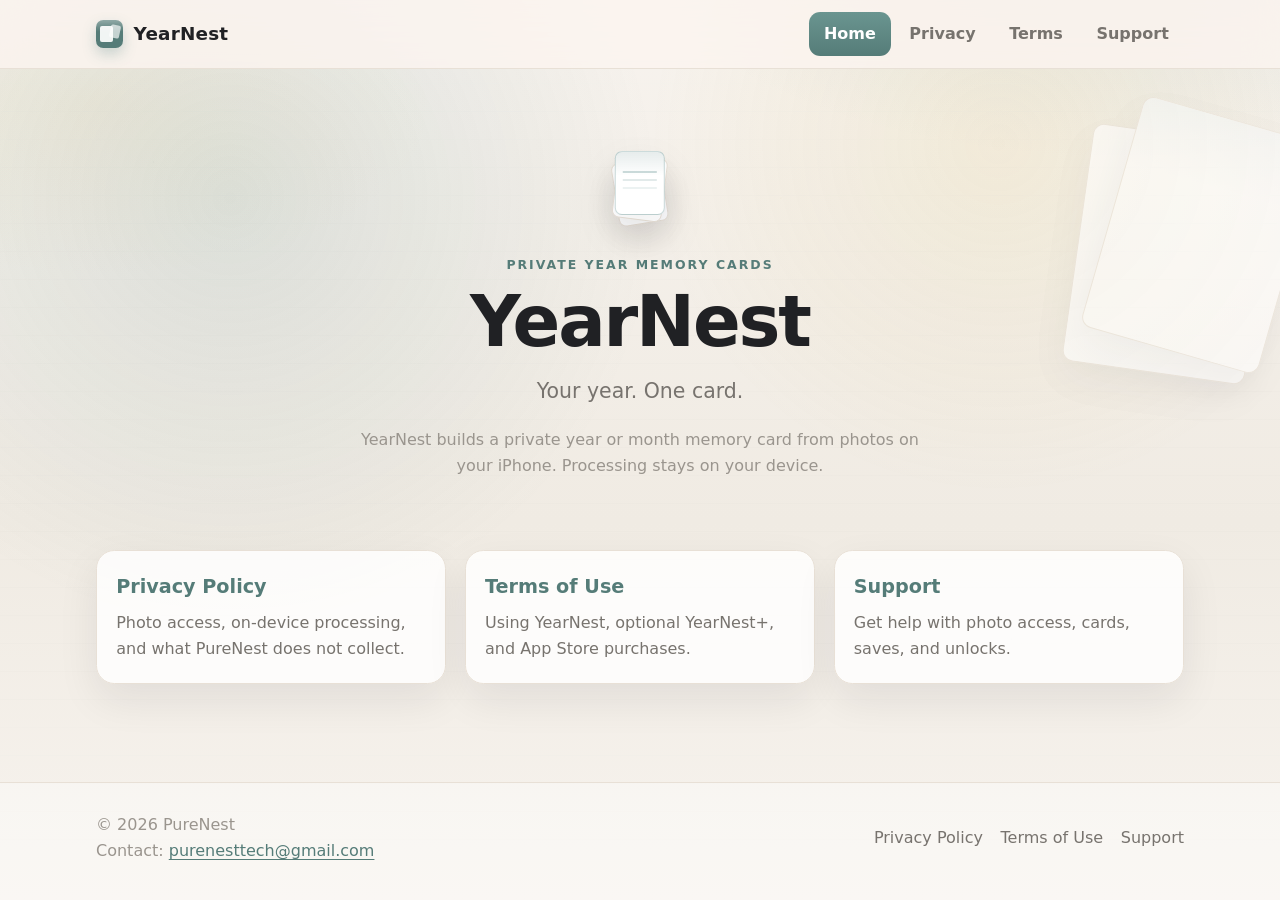
==== index.html @ 2d363c8b "Add YearNest privacy, terms, and support pages. Co-authored-by: Cursor <cursoragent@cursor.com>" ====
<!DOCTYPE html>
<html lang="en">
<head>
  <meta charset="utf-8">
  <meta name="viewport" content="width=device-width, initial-scale=1">
  <title>YearNest — Your Year Card</title>
  <meta name="description" content="YearNest turns your photos into a private year or month memory card on your iPhone. Official privacy, terms, and support.">
  <meta name="theme-color" content="#557C78">
  <meta property="og:title" content="YearNest — Your Year Card">
  <meta property="og:description" content="Private year and month memory cards from your photos. Official privacy, terms, and support for YearNest.">
  <meta property="og:type" content="website">
  <meta property="og:url" content="https://Farhan-Maqsood.github.io/YearNest-Legal/">
  <link rel="stylesheet" href="assets/css/style.css">
</head>
<body>
  <div class="desk" aria-hidden="true">
    <div class="grain"></div>
    <div class="rule"></div>
    <div class="glow"></div>
    <div class="pages"></div>
  </div>

  <div class="site">
    <a class="skip-link" href="#content">Skip to content</a>

    <header class="site-header">
      <div class="header-inner">
        <a class="brand" href="index.html">
          <span class="brand-mark" aria-hidden="true"></span>
          YearNest
        </a>
        <button class="nav-toggle" type="button" aria-expanded="false" aria-controls="site-nav">
          <span class="nav-toggle-bars" aria-hidden="true"></span>
          <span class="visually-hidden">Menu</span>
        </button>
        <nav class="site-nav" id="site-nav" aria-label="Primary">
          <ul>
            <li><a href="index.html" aria-current="page">Home</a></li>
            <li><a href="privacy.html">Privacy</a></li>
            <li><a href="terms.html">Terms</a></li>
            <li><a href="support.html">Support</a></li>
          </ul>
        </nav>
      </div>
    </header>

    <main class="main" id="content">
      <section class="hero">
        <div class="hero-stack" aria-hidden="true">
          <span></span>
          <span></span>
          <span></span>
        </div>
        <p class="eyebrow">Private year memory cards</p>
        <h1>YearNest</h1>
        <p class="tagline">Your year. One card.</p>
        <p class="lede">YearNest builds a private year or month memory card from photos on your iPhone. Processing stays on your device.</p>
      </section>

      <section class="card-grid" aria-label="Legal and support pages">
        <a class="nav-card" href="privacy.html">
          <h2>Privacy Policy</h2>
          <p>Photo access, on-device processing, and what PureNest does not collect.</p>
        </a>
        <a class="nav-card" href="terms.html">
          <h2>Terms of Use</h2>
          <p>Using YearNest, optional YearNest+, and App Store purchases.</p>
        </a>
        <a class="nav-card" href="support.html">
          <h2>Support</h2>
          <p>Get help with photo access, cards, saves, and unlocks.</p>
        </a>
      </section>
    </main>

    <footer class="site-footer">
      <div class="footer-inner">
        <div>
          <p class="copyright">&copy; <span data-year>2026</span> PureNest</p>
          <p class="footer-contact">Contact: <a href="mailto:purenesttech@gmail.com">purenesttech@gmail.com</a></p>
        </div>
        <nav class="footer-links" aria-label="Footer">
          <a href="privacy.html">Privacy Policy</a>
          <a href="terms.html">Terms of Use</a>
          <a href="support.html">Support</a>
        </nav>
      </div>
    </footer>
  </div>

  <script src="assets/js/main.js"></script>
</body>
</html>
---- assets/css/style.css ----
/* YearNest Legal & Support — warm paper, year-card teal */

:root {
  --paper: #f7f3ee;
  --paper-warm: #f0ebe3;
  --paper-lift: #ffffff;
  --ink: #202124;
  --ink-soft: #77736e;
  --ink-faint: #9a958e;
  --teal: #557c78;
  --teal-deep: #446663;
  --teal-bright: #6a9590;
  --teal-soft: rgba(85, 124, 120, 0.14);
  --gold: #c6a15b;
  --gold-soft: rgba(198, 161, 91, 0.18);
  --line: #e8e0d6;
  --shadow: 0 16px 40px rgba(28, 28, 33, 0.08);
  --card: rgba(255, 255, 255, 0.82);
  --header-bg: rgba(252, 245, 240, 0.82);
  --focus: #4a7d7d;
  --header-h: 4.25rem;
  --content: 42rem;
  --wide: 68rem;
  --radius: 1.15rem;
}

@media (prefers-color-scheme: dark) {
  :root {
    --paper: #1a1f24;
    --paper-warm: #141a1f;
    --paper-lift: #21262b;
    --ink: #e8e8e8;
    --ink-soft: #a1a6ad;
    --ink-faint: #6b737a;
    --teal: #8fb3ae;
    --teal-deep: #6a9590;
    --teal-bright: #a8c9c4;
    --teal-soft: rgba(143, 179, 174, 0.16);
    --gold: #d4b56e;
    --gold-soft: rgba(212, 181, 110, 0.16);
    --line: #30363d;
    --shadow: 0 18px 44px rgba(0, 0, 0, 0.35);
    --card: rgba(33, 38, 43, 0.82);
    --header-bg: rgba(20, 26, 31, 0.82);
    --focus: #7bb8ba;
  }
}

*,
*::before,
*::after {
  box-sizing: border-box;
}

html {
  scroll-behavior: smooth;
}

html,
body {
  margin: 0;
  padding: 0;
  min-height: 100%;
  background: var(--paper);
  color: var(--ink);
  font-family: -apple-system, BlinkMacSystemFont, "SF Pro Text", "Segoe UI",
    system-ui, sans-serif;
  font-size: 1rem;
  line-height: 1.65;
  overflow-x: hidden;
}

body {
  min-height: 100vh;
  display: flex;
  flex-direction: column;
  background:
    radial-gradient(ellipse 70% 46% at 88% -8%, rgba(74, 125, 125, 0.12), transparent 56%),
    radial-gradient(ellipse 50% 36% at 8% 12%, rgba(212, 176, 56, 0.08), transparent 52%),
    linear-gradient(180deg, var(--paper) 0%, var(--paper-warm) 58%, var(--paper) 100%);
}

img,
svg {
  max-width: 100%;
  display: block;
}

a {
  color: var(--teal);
  text-decoration-thickness: 1px;
  text-underline-offset: 0.18em;
}

a:hover {
  color: var(--teal-bright);
}

:focus-visible {
  outline: 2px solid var(--focus);
  outline-offset: 3px;
  border-radius: 0.35rem;
}

.visually-hidden {
  position: absolute;
  width: 1px;
  height: 1px;
  padding: 0;
  margin: -1px;
  overflow: hidden;
  clip: rect(0, 0, 0, 0);
  white-space: nowrap;
  border: 0;
}

.skip-link {
  position: absolute;
  left: 1rem;
  top: -4rem;
  z-index: 80;
  padding: 0.7rem 1rem;
  background: var(--teal);
  color: #fff;
  font-weight: 650;
  border-radius: 0.5rem;
  text-decoration: none;
}

.skip-link:focus {
  top: 0.75rem;
}

/* Atmosphere — stacked paper and grain */

.desk {
  position: fixed;
  inset: 0;
  pointer-events: none;
  z-index: 0;
  overflow: hidden;
}

.grain,
.rule,
.glow,
.pages {
  position: absolute;
  inset: 0;
}

.grain {
  opacity: 0.35;
  background-image:
    radial-gradient(1px 1px at 12% 18%, rgba(74, 125, 125, 0.18), transparent),
    radial-gradient(1px 1px at 28% 64%, rgba(28, 28, 33, 0.08), transparent),
    radial-gradient(1.2px 1.2px at 61% 22%, rgba(212, 176, 56, 0.16), transparent),
    radial-gradient(1px 1px at 79% 71%, rgba(74, 125, 125, 0.14), transparent),
    radial-gradient(1px 1px at 91% 36%, rgba(28, 28, 33, 0.07), transparent);
}

.rule {
  background-image: repeating-linear-gradient(
    180deg,
    transparent,
    transparent 27px,
    rgba(74, 125, 125, 0.045) 28px
  );
  mask-image: linear-gradient(180deg, transparent, #000 18%, #000 78%, transparent);
  opacity: 0.55;
}

.glow {
  background:
    radial-gradient(circle at 18% 22%, rgba(74, 125, 125, 0.14), transparent 34%),
    radial-gradient(circle at 78% 16%, rgba(212, 176, 56, 0.1), transparent 28%);
}

.pages {
  left: auto;
  right: -2rem;
  top: 7rem;
  width: 16rem;
  height: 18rem;
  opacity: 0.38;
}

.pages::before,
.pages::after {
  content: "";
  position: absolute;
  width: 11.5rem;
  height: 15rem;
  border-radius: 0.7rem;
  background: var(--paper-lift);
  border: 1px solid var(--line);
  box-shadow: var(--shadow);
}

.pages::before {
  top: 1.4rem;
  right: 3.2rem;
  transform: rotate(8deg);
}

.pages::after {
  top: 0.2rem;
  right: 1.2rem;
  transform: rotate(16deg);
  background:
    linear-gradient(180deg, rgba(74, 125, 125, 0.06), transparent 30%),
    var(--paper-lift);
}

.site {
  position: relative;
  z-index: 1;
  display: flex;
  flex-direction: column;
  min-height: 100vh;
}

/* Header */

.site-header {
  position: sticky;
  top: 0;
  z-index: 20;
  backdrop-filter: blur(16px);
  -webkit-backdrop-filter: blur(16px);
  background: var(--header-bg);
  border-bottom: 1px solid var(--line);
}

.header-inner {
  width: min(100% - 2rem, var(--wide));
  margin: 0 auto;
  min-height: var(--header-h);
  display: flex;
  align-items: center;
  justify-content: space-between;
  gap: 1rem;
}

.brand {
  display: inline-flex;
  align-items: center;
  gap: 0.65rem;
  color: var(--ink);
  text-decoration: none;
  font-weight: 730;
  letter-spacing: 0.01em;
  font-size: 1.15rem;
}

.brand-mark {
  width: 1.7rem;
  height: 1.7rem;
  border-radius: 0.45rem;
  background:
    linear-gradient(180deg, rgba(255, 255, 255, 0.35), transparent 42%),
    var(--teal);
  box-shadow: 0 6px 14px rgba(74, 125, 125, 0.28);
  position: relative;
}

.brand-mark::before,
.brand-mark::after {
  content: "";
  position: absolute;
  background: rgba(255, 255, 255, 0.92);
  border-radius: 0.12rem;
}

.brand-mark::before {
  width: 0.78rem;
  height: 0.96rem;
  left: 0.28rem;
  top: 0.38rem;
}

.brand-mark::after {
  width: 0.62rem;
  height: 0.8rem;
  right: 0.22rem;
  top: 0.28rem;
  opacity: 0.72;
  transform: rotate(12deg);
}

.nav-toggle {
  display: inline-flex;
  align-items: center;
  justify-content: center;
  min-width: 2.75rem;
  min-height: 2.75rem;
  padding: 0;
  border: 1px solid var(--teal);
  border-radius: 0.7rem;
  background: var(--paper-lift);
  color: var(--teal);
  cursor: pointer;
}

.nav-toggle-bars {
  display: block;
  width: 1.1rem;
  height: 2px;
  background: var(--teal);
  box-shadow: 0 -6px 0 var(--teal), 0 6px 0 var(--teal);
}

.site-nav {
  display: none;
}

.site-nav.is-open {
  display: block;
  position: absolute;
  left: 0;
  right: 0;
  top: 100%;
  padding: 0.6rem 1rem 1rem;
  background: var(--paper);
  border-bottom: 1px solid var(--line);
}

.site-nav ul {
  list-style: none;
  margin: 0;
  padding: 0;
  display: flex;
  flex-direction: column;
  gap: 0.25rem;
}

.site-nav a {
  display: flex;
  align-items: center;
  min-height: 2.75rem;
  padding: 0.55rem 0.85rem;
  color: var(--ink-soft);
  text-decoration: none;
  border-radius: 0.7rem;
  font-weight: 550;
}

.site-nav a:hover,
.site-nav a:focus-visible {
  color: var(--ink);
  background: var(--teal-soft);
}

.site-nav a[aria-current="page"] {
  color: #fff;
  background: linear-gradient(180deg, var(--teal-bright), var(--teal));
}

/* Main */

.main {
  flex: 1;
  width: min(100% - 2rem, var(--wide));
  margin: 0 auto;
  padding: 1.75rem 0 4rem;
}

.page-legal .main {
  width: min(100% - 2rem, var(--content));
}

.hero {
  position: relative;
  padding: 2.4rem 0 2rem;
  text-align: center;
}

.hero-stack {
  width: 4.4rem;
  height: 5.1rem;
  margin: 0 auto 1.35rem;
  position: relative;
}

.hero-stack span {
  position: absolute;
  left: 50%;
  width: 3.15rem;
  height: 4rem;
  border-radius: 0.45rem;
  border: 1px solid var(--line);
  background: var(--paper-lift);
  box-shadow: var(--shadow);
}

.hero-stack span:nth-child(1) {
  top: 0.55rem;
  transform: translateX(-50%) rotate(-9deg);
}

.hero-stack span:nth-child(2) {
  top: 0.28rem;
  transform: translateX(-50%) rotate(7deg);
}

.hero-stack span:nth-child(3) {
  top: 0;
  transform: translateX(-50%);
  background:
    linear-gradient(180deg, var(--teal-soft), transparent 38%),
    var(--paper-lift);
  border-color: rgba(74, 125, 125, 0.28);
}

.hero-stack span:nth-child(3)::after {
  content: "";
  position: absolute;
  left: 0.45rem;
  right: 0.45rem;
  top: 1.15rem;
  height: 2px;
  background: rgba(74, 125, 125, 0.28);
  box-shadow: 0 8px 0 rgba(74, 125, 125, 0.16), 0 16px 0 rgba(74, 125, 125, 0.1);
}

.eyebrow {
  margin: 0 0 0.7rem;
  color: var(--teal);
  font-size: 0.78rem;
  font-weight: 650;
  letter-spacing: 0.16em;
  text-transform: uppercase;
}

.hero h1 {
  margin: 0;
  font-size: clamp(2.4rem, 8vw, 4.4rem);
  line-height: 1.05;
  letter-spacing: -0.03em;
  font-weight: 760;
}

.tagline {
  margin: 0.9rem 0 0;
  color: var(--ink-soft);
  font-size: clamp(1.05rem, 3.4vw, 1.28rem);
  font-weight: 520;
}

.lede {
  margin: 1.15rem auto 0;
  max-width: 36rem;
  color: var(--ink-faint);
}

.card-grid {
  display: grid;
  gap: 1rem;
  margin-top: 2.4rem;
}

.nav-card {
  display: block;
  padding: 1.25rem 1.2rem 1.3rem;
  background: var(--card);
  border: 1px solid var(--line);
  border-radius: var(--radius);
  box-shadow: var(--shadow);
  color: inherit;
  text-decoration: none;
  min-height: 7.5rem;
}

.nav-card:hover,
.nav-card:focus-visible {
  border-color: rgba(74, 125, 125, 0.42);
  transform: translateY(-2px);
}

.nav-card h2 {
  margin: 0 0 0.45rem;
  font-size: 1.2rem;
  color: var(--teal);
}

.nav-card p {
  margin: 0;
  color: var(--ink-soft);
}

.page-title {
  margin: 0 0 0.35rem;
  font-size: clamp(1.85rem, 5vw, 2.5rem);
  letter-spacing: -0.03em;
  line-height: 1.15;
}

.page-kicker {
  margin: 0 0 1.6rem;
  color: var(--ink-soft);
}

.legal h2 {
  margin: 2rem 0 0.65rem;
  font-size: 1.2rem;
  color: var(--teal);
}

.legal p,
.legal li,
.page-kicker,
.lede,
.email-link,
.footer-contact {
  overflow-wrap: anywhere;
}

.legal p,
.legal li {
  color: var(--ink);
}

.legal ul {
  padding-left: 1.2rem;
}

.legal li + li {
  margin-top: 0.35rem;
}

.meta-dates {
  margin-top: 2.2rem;
  padding-top: 1.1rem;
  border-top: 1px solid var(--line);
  color: var(--ink-faint);
  font-size: 0.95rem;
}

.contact-panel,
.faq details {
  background: var(--card);
  border: 1px solid var(--line);
  border-radius: var(--radius);
  padding: 1.2rem 1.15rem;
}

.contact-panel h2,
.faq h2 {
  margin-top: 0;
}

.email-link {
  display: inline-flex;
  align-items: center;
  min-height: 2.75rem;
  font-size: 1.05rem;
  font-weight: 620;
}

.include-list {
  margin: 0.8rem 0 0;
}

.faq {
  margin-top: 2.2rem;
}

.faq details + details {
  margin-top: 0.7rem;
}

.faq summary {
  cursor: pointer;
  font-weight: 650;
  min-height: 2.75rem;
  display: flex;
  align-items: center;
}

.faq details p {
  margin: 0.5rem 0 0;
  color: var(--ink);
}

.studio {
  margin-top: 2rem;
  color: var(--ink-faint);
  font-size: 0.95rem;
}

/* Footer */

.site-footer {
  position: relative;
  z-index: 1;
  margin-top: auto;
  padding: 1.8rem 0 2.2rem;
  border-top: 1px solid var(--line);
  background: rgba(255, 255, 255, 0.36);
}

@media (prefers-color-scheme: dark) {
  .site-footer {
    background: rgba(20, 26, 31, 0.55);
  }
}

.footer-inner {
  width: min(100% - 2rem, var(--wide));
  margin: 0 auto;
  display: grid;
  gap: 0.85rem;
}

.footer-links {
  display: flex;
  flex-wrap: wrap;
  gap: 0.4rem 1.1rem;
}

.footer-links a {
  display: inline-flex;
  align-items: center;
  min-height: 2.75rem;
  color: var(--ink-soft);
  text-decoration: none;
}

.footer-links a:hover {
  color: var(--teal);
}

.copyright,
.footer-contact {
  margin: 0;
  color: var(--ink-faint);
}

@media (min-width: 720px) {
  .nav-toggle {
    display: none;
  }

  .site-nav,
  .site-nav.is-open {
    display: block;
    position: static;
    padding: 0;
    background: transparent;
    border: 0;
  }

  .site-nav ul {
    flex-direction: row;
    gap: 0.2rem;
  }

  .site-nav a {
    padding-inline: 0.95rem;
  }

  .card-grid {
    grid-template-columns: repeat(3, minmax(0, 1fr));
    gap: 1.15rem;
  }

  .hero {
    padding-top: 3.4rem;
  }

  .pages {
    opacity: 0.55;
    width: 20rem;
    height: 22rem;
  }

  .footer-inner {
    grid-template-columns: 1fr auto;
    align-items: center;
  }
}

@media (prefers-reduced-motion: reduce) {
  html {
    scroll-behavior: auto;
  }

  .nav-card:hover,
  .nav-card:focus-visible {
    transform: none;
  }
}
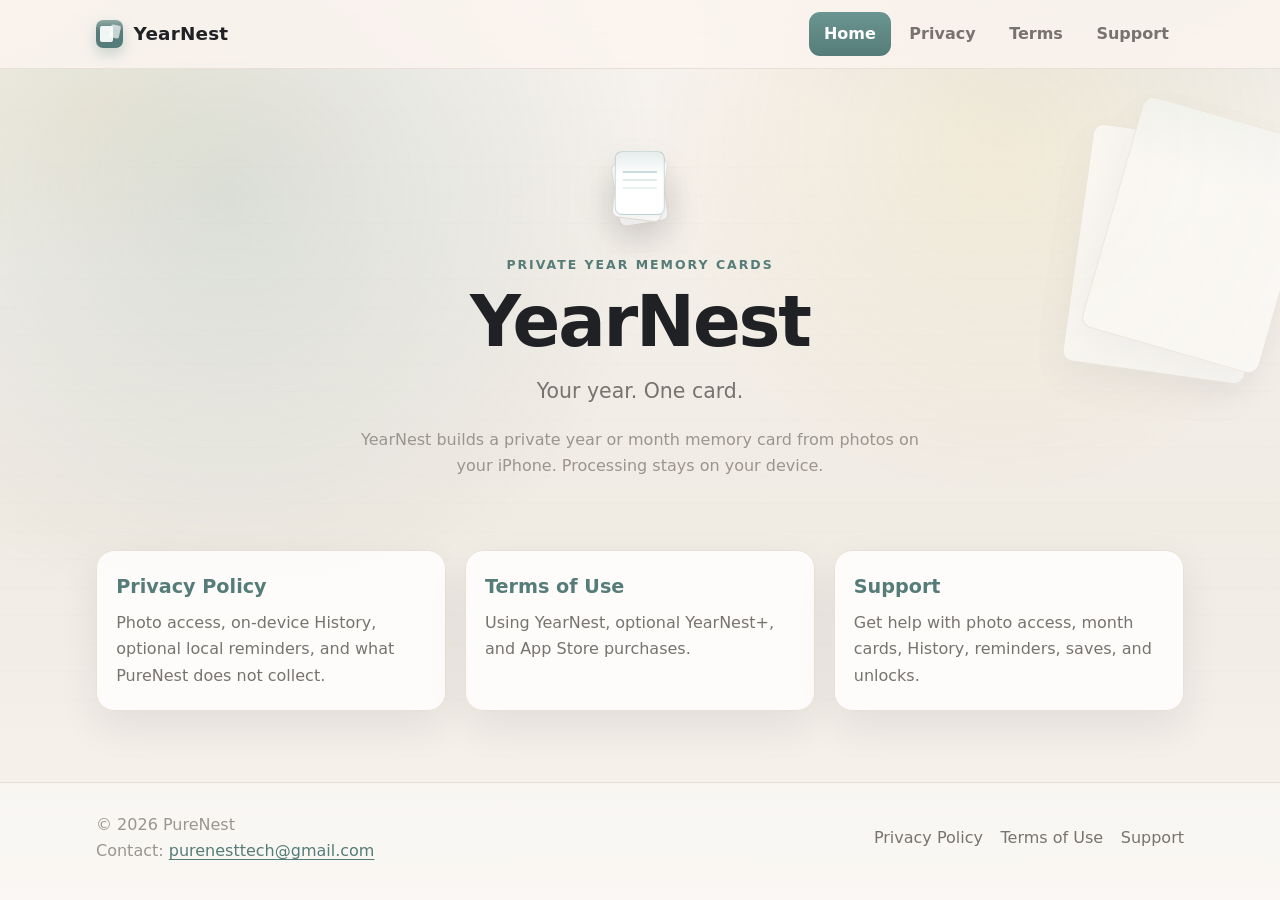
==== commit 81661371: "Document YearNest 1.2 History, share sizes, and local reminders. Align Privacy, Terms, and Support w" ====
--- a/index.html
+++ b/index.html
@@ -60,7 +60,7 @@
       <section class="card-grid" aria-label="Legal and support pages">
         <a class="nav-card" href="privacy.html">
           <h2>Privacy Policy</h2>
-          <p>Photo access, on-device processing, and what PureNest does not collect.</p>
+          <p>Photo access, on-device History, optional local reminders, and what PureNest does not collect.</p>
         </a>
         <a class="nav-card" href="terms.html">
           <h2>Terms of Use</h2>
@@ -68,7 +68,7 @@
         </a>
         <a class="nav-card" href="support.html">
           <h2>Support</h2>
-          <p>Get help with photo access, cards, saves, and unlocks.</p>
+          <p>Get help with photo access, month cards, History, reminders, saves, and unlocks.</p>
         </a>
       </section>
     </main>
